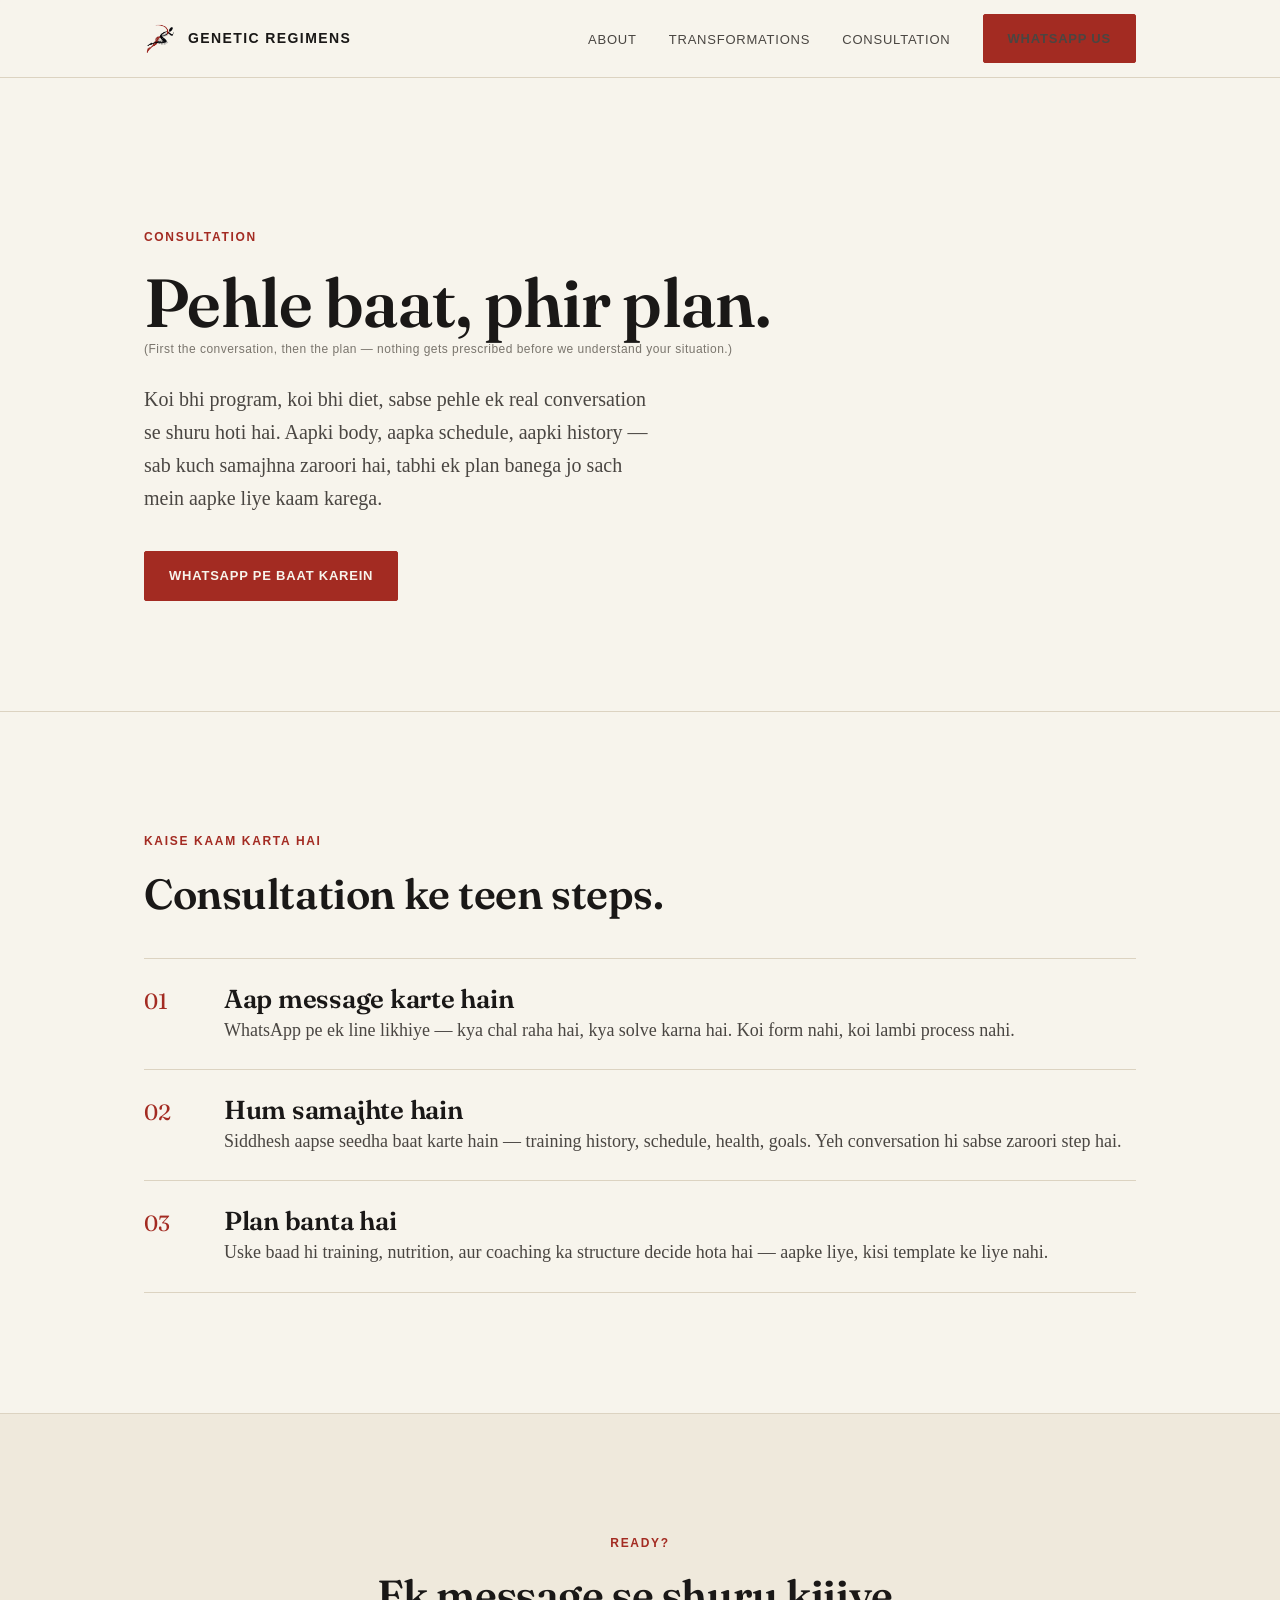
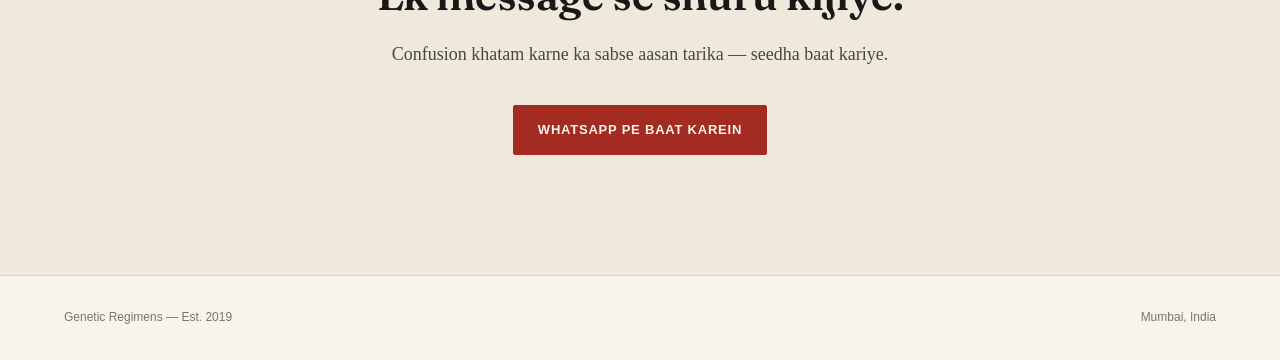
==== consultations.html @ 61ffe959 "Initial site build" ====
<!DOCTYPE html>
<html lang="en">
<head>
<meta charset="UTF-8">
<meta name="viewport" content="width=device-width, initial-scale=1.0">
<title>Consultation — Genetic Regimens</title>
<meta name="description" content="Genetic Regimens consultation — pehle baat, phir plan. Ek real conversation se shuru hota hai.">

<meta property="og:title" content="Genetic Regimens — Consultation">
<meta property="og:description" content="Genetic Regimens — 9+ years, 350+ transformations. Coaching that starts with what's actually going on.">
<meta property="og:image" content="assets/logo-full.png">
<meta property="og:type" content="website">

<link rel="icon" href="assets/mark-transparent.png">
<link rel="preconnect" href="https://fonts.googleapis.com">
<link rel="preconnect" href="https://fonts.gstatic.com" crossorigin>
<link href="https://fonts.googleapis.com/css2?family=Fraunces:opsz,wght@9..144,500;9..144,600&display=swap" rel="stylesheet">
<link rel="stylesheet" href="styles.css">
</head>
<body>

<div class="helix-spine" aria-hidden="true">
  <svg viewBox="0 0 46 2000" preserveAspectRatio="none">
    <path id="helix-a" d="M23,0 C40,60 6,120 23,180 C40,240 6,300 23,360 C40,420 6,480 23,540 C40,600 6,660 23,720 C40,780 6,840 23,900 C40,960 6,1020 23,1080 C40,1140 6,1200 23,1260 C40,1320 6,1380 23,1440 C40,1500 6,1560 23,1620 C40,1680 6,1740 23,1800 C40,1860 6,1920 23,1980"/>
  </svg>
</div>

<nav class="nav">
  <div class="wrap nav-inner">
    <a href="index.html" class="nav-brand">
      <img src="assets/mark-transparent.png" alt="Genetic Regimens mark">
      <span>Genetic Regimens</span>
    </a>
    <button class="nav-toggle" id="navToggle" aria-label="Open menu" aria-expanded="false">
      <span></span><span></span><span></span>
    </button>
    <ul class="nav-links" id="navLinks">
      <li><a href="index.html#about">About</a></li>
      <li><a href="index.html#transformations">Transformations</a></li>
      <li><a href="consultations.html">Consultation</a></li>
      <li><a class="btn btn-primary nav-cta-desktop" href="https://wa.me/918779418325?text=Hi%2C%20main%20consultation%20ke%20liye%20baat%20karna%20chahta%2Fchahti%20hoon" target="_blank" rel="noopener">WhatsApp Us</a></li>
    </ul>
  </div>
</nav>

<header class="hero wrap">
  <span class="label eyebrow reveal">Consultation</span>
  <h1 class="reveal">Pehle baat, phir plan.</h1>
  <p class="hinglish-note reveal">(First the conversation, then the plan — nothing gets prescribed before we understand your situation.)</p>
  <p class="hero-sub reveal">Koi bhi program, koi bhi diet, sabse pehle ek real conversation se shuru hoti hai. Aapki body, aapka schedule, aapki history — sab kuch samajhna zaroori hai, tabhi ek plan banega jo sach mein aapke liye kaam karega.</p>
  <div class="hero-actions reveal">
    <a class="btn btn-primary" href="https://wa.me/918779418325?text=Hi%2C%20main%20consultation%20ke%20liye%20baat%20karna%20chahta%2Fchahti%20hoon" target="_blank" rel="noopener">WhatsApp Pe Baat Karein</a>
  </div>
</header>

<hr class="rule">

<section class="section">
  <div class="wrap">
    <span class="label eyebrow reveal">Kaise Kaam Karta Hai</span>
    <h2 class="reveal">Consultation ke teen steps.</h2>
    <div class="consult-steps reveal">
      <div class="consult-step">
        <span class="num">01</span>
        <div>
          <h3>Aap message karte hain</h3>
          <p>WhatsApp pe ek line likhiye — kya chal raha hai, kya solve karna hai. Koi form nahi, koi lambi process nahi.</p>
        </div>
      </div>
      <div class="consult-step">
        <span class="num">02</span>
        <div>
          <h3>Hum samajhte hain</h3>
          <p>Siddhesh aapse seedha baat karte hain — training history, schedule, health, goals. Yeh conversation hi sabse zaroori step hai.</p>
        </div>
      </div>
      <div class="consult-step">
        <span class="num">03</span>
        <div>
          <h3>Plan banta hai</h3>
          <p>Uske baad hi training, nutrition, aur coaching ka structure decide hota hai — aapke liye, kisi template ke liye nahi.</p>
        </div>
      </div>
    </div>
  </div>
</section>

<hr class="rule">

<section class="section section-alt final-cta">
  <div class="wrap">
    <span class="label eyebrow reveal">Ready?</span>
    <h2 class="reveal">Ek message se shuru kijiye.</h2>
    <p class="hero-sub reveal">Confusion khatam karne ka sabse aasan tarika — seedha baat kariye.</p>
    <div class="hero-actions reveal">
      <a class="btn btn-primary" href="https://wa.me/918779418325?text=Hi%2C%20main%20consultation%20ke%20liye%20baat%20karna%20chahta%2Fchahti%20hoon" target="_blank" rel="noopener">WhatsApp Pe Baat Karein</a>
    </div>
  </div>
</section>

<footer class="site-footer">
  <span>Genetic Regimens — Est. 2019</span>
  <span>Mumbai, India</span>
</footer>

<div class="sticky-cta">
  <a class="btn btn-primary" href="https://wa.me/918779418325?text=Hi%2C%20main%20consultation%20ke%20liye%20baat%20karna%20chahta%2Fchahti%20hoon" target="_blank" rel="noopener">WhatsApp Pe Baat Karein</a>
</div>

<script src="script.js"></script>
</body>
</html>
---- styles.css ----
/* ============================================================
   GENETIC REGIMENS — Editorial Minimal design system
   Palette pulled from the brand mark only: rust, charcoal, paper.
   Display: Fraunces (editorial serif). Body: Georgia. Labels: Arial.
   ============================================================ */

:root {
  --paper: #F7F4EC;
  --paper-deep: #EFE9DC;
  --ink: #1A1817;
  --ink-soft: #4A4642;
  --ink-faint: #7A756D;
  --rust: #A32B22;
  --rust-deep: #7C1F19;
  --line: #DCD3C1;

  --font-display: "Fraunces", Georgia, "Times New Roman", serif;
  --font-body: Georgia, "Times New Roman", serif;
  --font-label: Arial, Helvetica, sans-serif;

  --max-w: 1120px;
  --pad: clamp(20px, 5vw, 64px);
}

* { box-sizing: border-box; }

html { scroll-behavior: smooth; }

@media (prefers-reduced-motion: reduce) {
  html { scroll-behavior: auto; }
  * { animation-duration: 0.01ms !important; animation-iteration-count: 1 !important; transition-duration: 0.01ms !important; }
}

body {
  margin: 0;
  background: var(--paper);
  color: var(--ink);
  font-family: var(--font-body);
  font-size: 18px;
  line-height: 1.65;
  -webkit-font-smoothing: antialiased;
  overflow-x: hidden;
}

img { max-width: 100%; display: block; }

a { color: inherit; }

.wrap {
  max-width: var(--max-w);
  margin: 0 auto;
  padding-left: var(--pad);
  padding-right: var(--pad);
}

.label {
  font-family: var(--font-label);
  font-size: 12px;
  letter-spacing: 0.14em;
  text-transform: uppercase;
  color: var(--rust);
  font-weight: 700;
}

h1, h2, h3 {
  font-family: var(--font-display);
  font-weight: 600;
  color: var(--ink);
  margin: 0;
  letter-spacing: -0.01em;
}

h2 { font-size: clamp(28px, 4vw, 42px); line-height: 1.15; }
h3 { font-size: clamp(20px, 2.4vw, 26px); line-height: 1.25; }

p { margin: 0 0 1em; color: var(--ink-soft); }
p:last-child { margin-bottom: 0; }

.rule {
  height: 1px;
  background: var(--line);
  border: none;
  margin: 0;
}

/* ---------- Nav ---------- */

.nav {
  position: sticky;
  top: 0;
  z-index: 50;
  background: rgba(247, 244, 236, 0.92);
  backdrop-filter: saturate(140%) blur(6px);
  border-bottom: 1px solid var(--line);
}

.nav-inner {
  display: flex;
  align-items: center;
  justify-content: space-between;
  padding-top: 14px;
  padding-bottom: 14px;
}

.nav-brand {
  display: flex;
  align-items: center;
  gap: 10px;
  text-decoration: none;
}

.nav-brand img { height: 34px; width: auto; }

.nav-brand span {
  font-family: var(--font-label);
  font-size: 14px;
  letter-spacing: 0.1em;
  text-transform: uppercase;
  color: var(--ink);
  font-weight: 700;
}

.nav-links {
  display: flex;
  align-items: center;
  gap: 32px;
  list-style: none;
  margin: 0;
  padding: 0;
}

.nav-links a {
  font-family: var(--font-label);
  font-size: 13px;
  letter-spacing: 0.06em;
  text-transform: uppercase;
  text-decoration: none;
  color: var(--ink-soft);
  transition: color 0.2s ease;
}

.nav-links a:hover { color: var(--rust); }

.nav-toggle {
  display: none;
  background: none;
  border: none;
  cursor: pointer;
  padding: 6px;
}

.nav-toggle span {
  display: block;
  width: 22px;
  height: 2px;
  background: var(--ink);
  margin: 5px 0;
  transition: transform 0.2s ease, opacity 0.2s ease;
}

@media (max-width: 760px) {
  .nav-links {
    position: absolute;
    top: 100%;
    left: 0;
    right: 0;
    flex-direction: column;
    align-items: flex-start;
    gap: 0;
    background: var(--paper);
    border-bottom: 1px solid var(--line);
    max-height: 0;
    overflow: hidden;
    transition: max-height 0.25s ease;
  }
  .nav-links.open { max-height: 320px; }
  .nav-links li { width: 100%; }
  .nav-links a {
    display: block;
    padding: 14px var(--pad);
    width: 100%;
    border-bottom: 1px solid var(--line);
  }
  .nav-toggle { display: block; }
  .nav-cta-desktop { display: none; }
}

/* ---------- Buttons ---------- */

.btn {
  display: inline-flex;
  align-items: center;
  gap: 8px;
  font-family: var(--font-label);
  font-size: 13px;
  letter-spacing: 0.06em;
  text-transform: uppercase;
  text-decoration: none;
  padding: 13px 24px;
  border-radius: 2px;
  font-weight: 700;
  transition: background 0.2s ease, color 0.2s ease, border-color 0.2s ease;
  white-space: nowrap;
}

.btn-primary {
  background: var(--rust);
  color: var(--paper);
  border: 1px solid var(--rust);
}
.btn-primary:hover { background: var(--rust-deep); border-color: var(--rust-deep); }

.btn-ghost {
  background: transparent;
  color: var(--ink);
  border: 1px solid var(--ink);
}
.btn-ghost:hover { background: var(--ink); color: var(--paper); }

/* ---------- Helix spine (signature element) ---------- */

.helix-spine {
  position: fixed;
  left: 0;
  top: 0;
  bottom: 0;
  width: 46px;
  pointer-events: none;
  z-index: 1;
  opacity: 0.55;
}

.helix-spine svg { width: 100%; height: 100%; }

.helix-spine path {
  fill: none;
  stroke: var(--rust);
  stroke-width: 1.4;
  stroke-linecap: round;
  stroke-dasharray: 2400;
  stroke-dashoffset: 2400;
  transition: stroke-dashoffset 0.1s linear;
}

@media (max-width: 900px) {
  .helix-spine { display: none; }
}

/* ---------- Sections ---------- */

section { position: relative; z-index: 2; }

.section {
  padding-top: clamp(64px, 10vw, 120px);
  padding-bottom: clamp(64px, 10vw, 120px);
}

.section-alt { background: var(--paper-deep); }

.eyebrow {
  display: block;
  margin-bottom: 18px;
}

/* Safe-by-default: content is fully visible unless JS explicitly primes it
   with .reveal-pre (see script.js). If JS fails or is slow, nothing is ever
   hidden — this is a progressive enhancement, not a gate. */
.reveal {
  transition: opacity 0.6s ease, transform 0.6s ease;
}
.reveal.reveal-pre { opacity: 0; transform: translateY(18px); }
.reveal.in-view { opacity: 1; transform: translateY(0); }

/* ---------- Hero ---------- */

.hero {
  padding-top: clamp(80px, 14vw, 150px);
  padding-bottom: clamp(60px, 10vw, 110px);
  text-align: left;
}

.hero-mark {
  width: 84px;
  height: 84px;
  margin-bottom: 28px;
  opacity: 0.92;
}

.hero h1 {
  font-size: clamp(38px, 6.4vw, 68px);
  line-height: 1.08;
  max-width: 16ch;
}

.hero .hero-sub {
  font-family: var(--font-body);
  font-size: clamp(17px, 2vw, 20px);
  color: var(--ink-soft);
  max-width: 52ch;
  margin-top: 24px;
}

.hero-actions {
  margin-top: 36px;
  display: flex;
  gap: 16px;
  flex-wrap: wrap;
}

/* ---------- Problem section ---------- */

.problem-grid {
  display: grid;
  grid-template-columns: 1fr 1fr;
  gap: 48px;
  margin-top: 36px;
}

@media (max-width: 760px) {
  .problem-grid { grid-template-columns: 1fr; gap: 32px; }
}

.problem-item {
  border-top: 1px solid var(--line);
  padding-top: 20px;
}

.problem-item h3 { margin-bottom: 10px; }

/* ---------- Founder / two-col media ---------- */

.split {
  display: grid;
  grid-template-columns: 0.85fr 1.15fr;
  gap: 56px;
  align-items: center;
}

.split.reverse { grid-template-columns: 1.15fr 0.85fr; }
.split.reverse .split-media { order: 2; }
.split.reverse .split-text { order: 1; }

@media (max-width: 820px) {
  .split, .split.reverse {
    grid-template-columns: 1fr;
    gap: 32px;
  }
  .split.reverse .split-media { order: 1; }
  .split.reverse .split-text { order: 2; }
}

.split-media img {
  width: 100%;
  aspect-ratio: 4 / 5;
  object-fit: cover;
  object-position: center 20%;
  border: 1px solid var(--line);
}

.split-text .stat-row {
  display: flex;
  gap: 40px;
  margin: 28px 0;
  flex-wrap: wrap;
}

.stat { min-width: 90px; }

.stat-num {
  font-family: var(--font-display);
  font-size: 32px;
  color: var(--rust);
  line-height: 1;
  display: block;
}

.stat-label {
  font-family: var(--font-label);
  font-size: 11px;
  letter-spacing: 0.08em;
  text-transform: uppercase;
  color: var(--ink-faint);
  margin-top: 6px;
  display: block;
}

/* ---------- What we do ---------- */

.offer-grid {
  display: grid;
  grid-template-columns: repeat(3, 1fr);
  gap: 1px;
  background: var(--line);
  margin-top: 40px;
  border: 1px solid var(--line);
}

@media (max-width: 760px) {
  .offer-grid { grid-template-columns: 1fr; }
}

.offer-item {
  background: var(--paper);
  padding: 32px 28px;
}

.offer-item .label { display: block; margin-bottom: 14px; }

/* ---------- Testimonials ---------- */

.testi-grid {
  display: grid;
  grid-template-columns: repeat(3, 1fr);
  gap: 40px;
  margin-top: 40px;
}

@media (max-width: 900px) {
  .testi-grid { grid-template-columns: 1fr; gap: 32px; }
}

.testi-card {
  border-top: 2px solid var(--rust);
  padding-top: 20px;
}

.testi-quote {
  font-family: var(--font-display);
  font-size: 19px;
  font-style: italic;
  color: var(--ink);
  line-height: 1.5;
  margin-bottom: 18px;
}

.testi-name {
  font-family: var(--font-label);
  font-size: 12px;
  letter-spacing: 0.06em;
  text-transform: uppercase;
  color: var(--ink-faint);
}

.testi-name strong { color: var(--ink); }

/* ---------- Consultation teaser ---------- */

.consult-box {
  border: 1px solid var(--ink);
  padding: clamp(32px, 5vw, 56px);
  display: grid;
  grid-template-columns: 1.4fr 1fr;
  gap: 32px;
  align-items: center;
}

@media (max-width: 760px) {
  .consult-box { grid-template-columns: 1fr; }
}

/* ---------- Final CTA ---------- */

.final-cta {
  text-align: center;
}

.final-cta h2 { max-width: 20ch; margin: 0 auto 20px; }
.final-cta .hero-sub { margin: 0 auto 32px; }
.final-cta .hero-actions { justify-content: center; }

/* ---------- Footer ---------- */

.site-footer {
  border-top: 1px solid var(--line);
  padding: 32px var(--pad);
  font-family: var(--font-label);
  font-size: 12px;
  color: var(--ink-faint);
  display: flex;
  justify-content: space-between;
  flex-wrap: wrap;
  gap: 12px;
}

/* ---------- Mobile sticky CTA ---------- */

.sticky-cta {
  position: fixed;
  bottom: 0;
  left: 0;
  right: 0;
  z-index: 60;
  display: none;
  padding: 12px var(--pad);
  background: var(--paper);
  border-top: 1px solid var(--line);
}

.sticky-cta .btn { width: 100%; justify-content: center; }

@media (max-width: 760px) {
  .sticky-cta { display: block; }
  body { padding-bottom: 74px; }
}

/* ---------- Consultation page specific ---------- */

.hinglish-note {
  font-family: var(--font-label);
  font-size: 12px;
  letter-spacing: 0.04em;
  color: var(--ink-faint);
  margin-bottom: 24px;
}

.consult-steps {
  margin-top: 40px;
  display: flex;
  flex-direction: column;
}

.consult-step {
  display: grid;
  grid-template-columns: 60px 1fr;
  gap: 20px;
  padding: 24px 0;
  border-top: 1px solid var(--line);
}

.consult-step:last-child { border-bottom: 1px solid var(--line); }

.consult-step .num {
  font-family: var(--font-display);
  font-size: 22px;
  color: var(--rust);
}
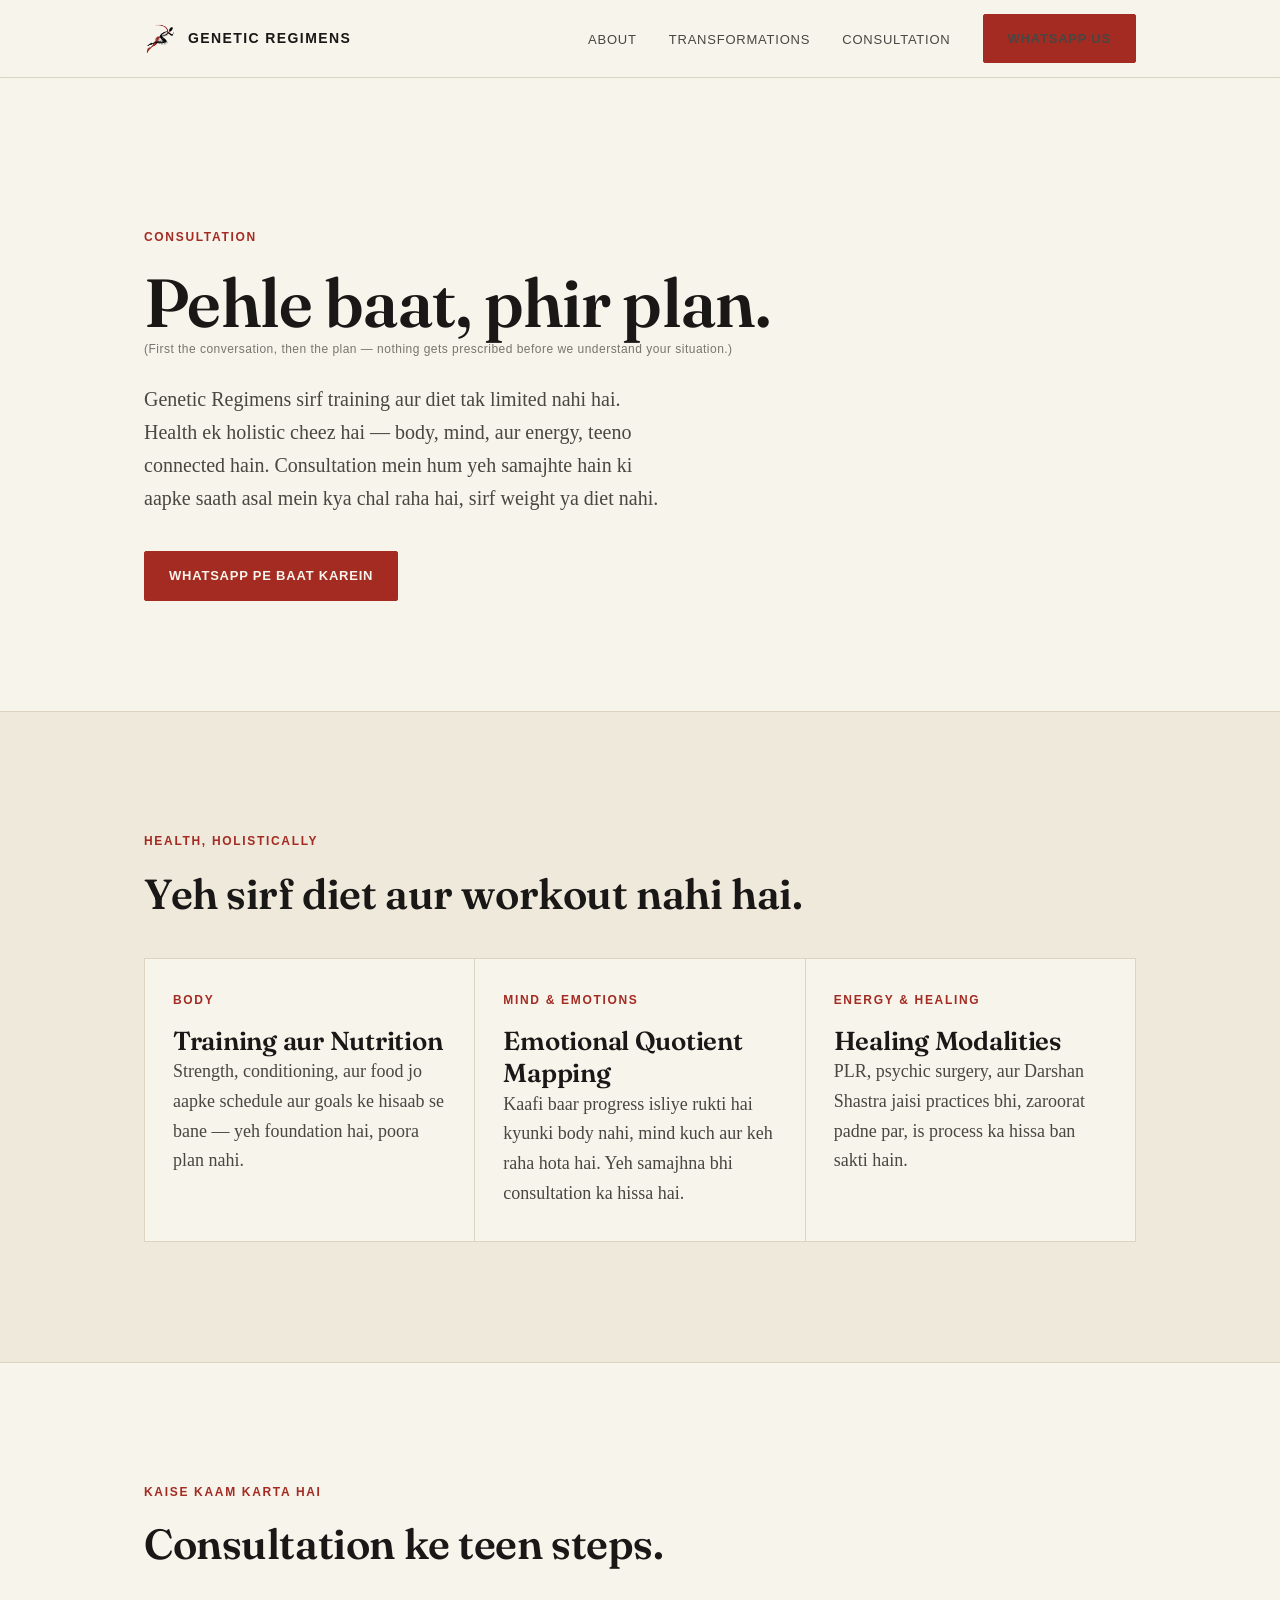
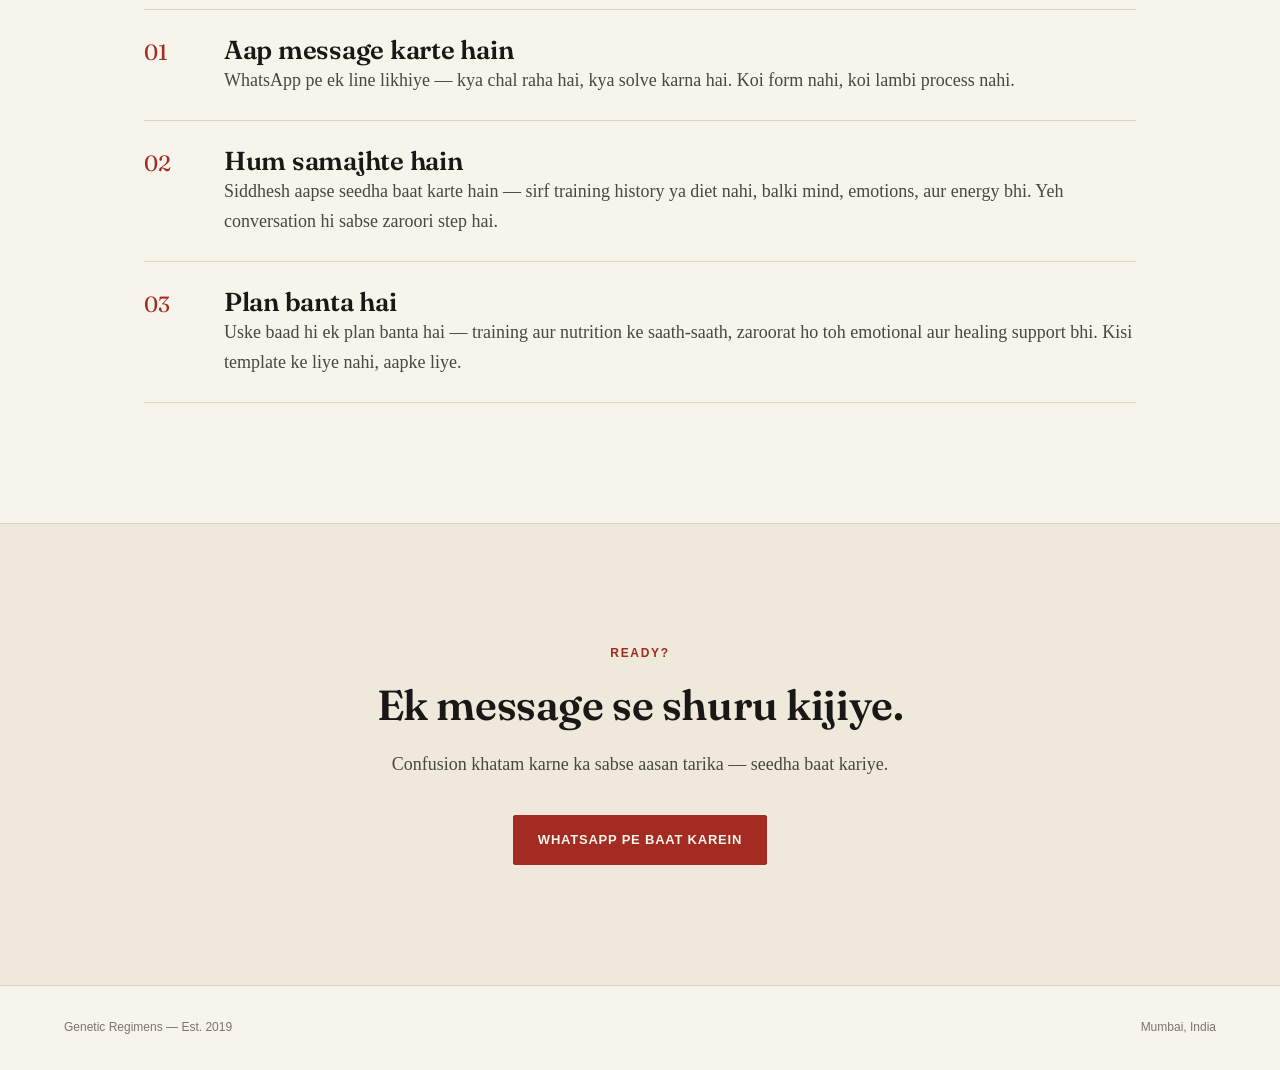
==== commit aca73ecd: "Consultations page: holistic health framing" ====
--- a/consultations.html
+++ b/consultations.html
@@ -4,7 +4,7 @@
 <meta charset="UTF-8">
 <meta name="viewport" content="width=device-width, initial-scale=1.0">
 <title>Consultation — Genetic Regimens</title>
-<meta name="description" content="Genetic Regimens consultation — pehle baat, phir plan. Ek real conversation se shuru hota hai.">
+<meta name="description" content="Genetic Regimens consultation — pehle baat, phir plan. Health ek holistic cheez hai: body, mind, aur energy. Ek real conversation se shuru hota hai.">
 
 <meta property="og:title" content="Genetic Regimens — Consultation">
 <meta property="og:description" content="Genetic Regimens — 9+ years, 350+ transformations. Coaching that starts with what's actually going on.">
@@ -47,11 +47,37 @@
   <span class="label eyebrow reveal">Consultation</span>
   <h1 class="reveal">Pehle baat, phir plan.</h1>
   <p class="hinglish-note reveal">(First the conversation, then the plan — nothing gets prescribed before we understand your situation.)</p>
-  <p class="hero-sub reveal">Koi bhi program, koi bhi diet, sabse pehle ek real conversation se shuru hoti hai. Aapki body, aapka schedule, aapki history — sab kuch samajhna zaroori hai, tabhi ek plan banega jo sach mein aapke liye kaam karega.</p>
+  <p class="hero-sub reveal">Genetic Regimens sirf training aur diet tak limited nahi hai. Health ek holistic cheez hai — body, mind, aur energy, teeno connected hain. Consultation mein hum yeh samajhte hain ki aapke saath asal mein kya chal raha hai, sirf weight ya diet nahi.</p>
   <div class="hero-actions reveal">
     <a class="btn btn-primary" href="https://wa.me/918779418325?text=Hi%2C%20main%20consultation%20ke%20liye%20baat%20karna%20chahta%2Fchahti%20hoon" target="_blank" rel="noopener">WhatsApp Pe Baat Karein</a>
   </div>
 </header>
+
+<hr class="rule">
+
+<section class="section section-alt">
+  <div class="wrap">
+    <span class="label eyebrow reveal">Health, Holistically</span>
+    <h2 class="reveal">Yeh sirf diet aur workout nahi hai.</h2>
+    <div class="offer-grid reveal">
+      <div class="offer-item">
+        <span class="label">Body</span>
+        <h3>Training aur Nutrition</h3>
+        <p>Strength, conditioning, aur food jo aapke schedule aur goals ke hisaab se bane — yeh foundation hai, poora plan nahi.</p>
+      </div>
+      <div class="offer-item">
+        <span class="label">Mind &amp; Emotions</span>
+        <h3>Emotional Quotient Mapping</h3>
+        <p>Kaafi baar progress isliye rukti hai kyunki body nahi, mind kuch aur keh raha hota hai. Yeh samajhna bhi consultation ka hissa hai.</p>
+      </div>
+      <div class="offer-item">
+        <span class="label">Energy &amp; Healing</span>
+        <h3>Healing Modalities</h3>
+        <p>PLR, psychic surgery, aur Darshan Shastra jaisi practices bhi, zaroorat padne par, is process ka hissa ban sakti hain.</p>
+      </div>
+    </div>
+  </div>
+</section>
 
 <hr class="rule">
 
@@ -71,14 +97,14 @@
         <span class="num">02</span>
         <div>
           <h3>Hum samajhte hain</h3>
-          <p>Siddhesh aapse seedha baat karte hain — training history, schedule, health, goals. Yeh conversation hi sabse zaroori step hai.</p>
+          <p>Siddhesh aapse seedha baat karte hain — sirf training history ya diet nahi, balki mind, emotions, aur energy bhi. Yeh conversation hi sabse zaroori step hai.</p>
         </div>
       </div>
       <div class="consult-step">
         <span class="num">03</span>
         <div>
           <h3>Plan banta hai</h3>
-          <p>Uske baad hi training, nutrition, aur coaching ka structure decide hota hai — aapke liye, kisi template ke liye nahi.</p>
+          <p>Uske baad hi ek plan banta hai — training aur nutrition ke saath-saath, zaroorat ho toh emotional aur healing support bhi. Kisi template ke liye nahi, aapke liye.</p>
         </div>
       </div>
     </div>
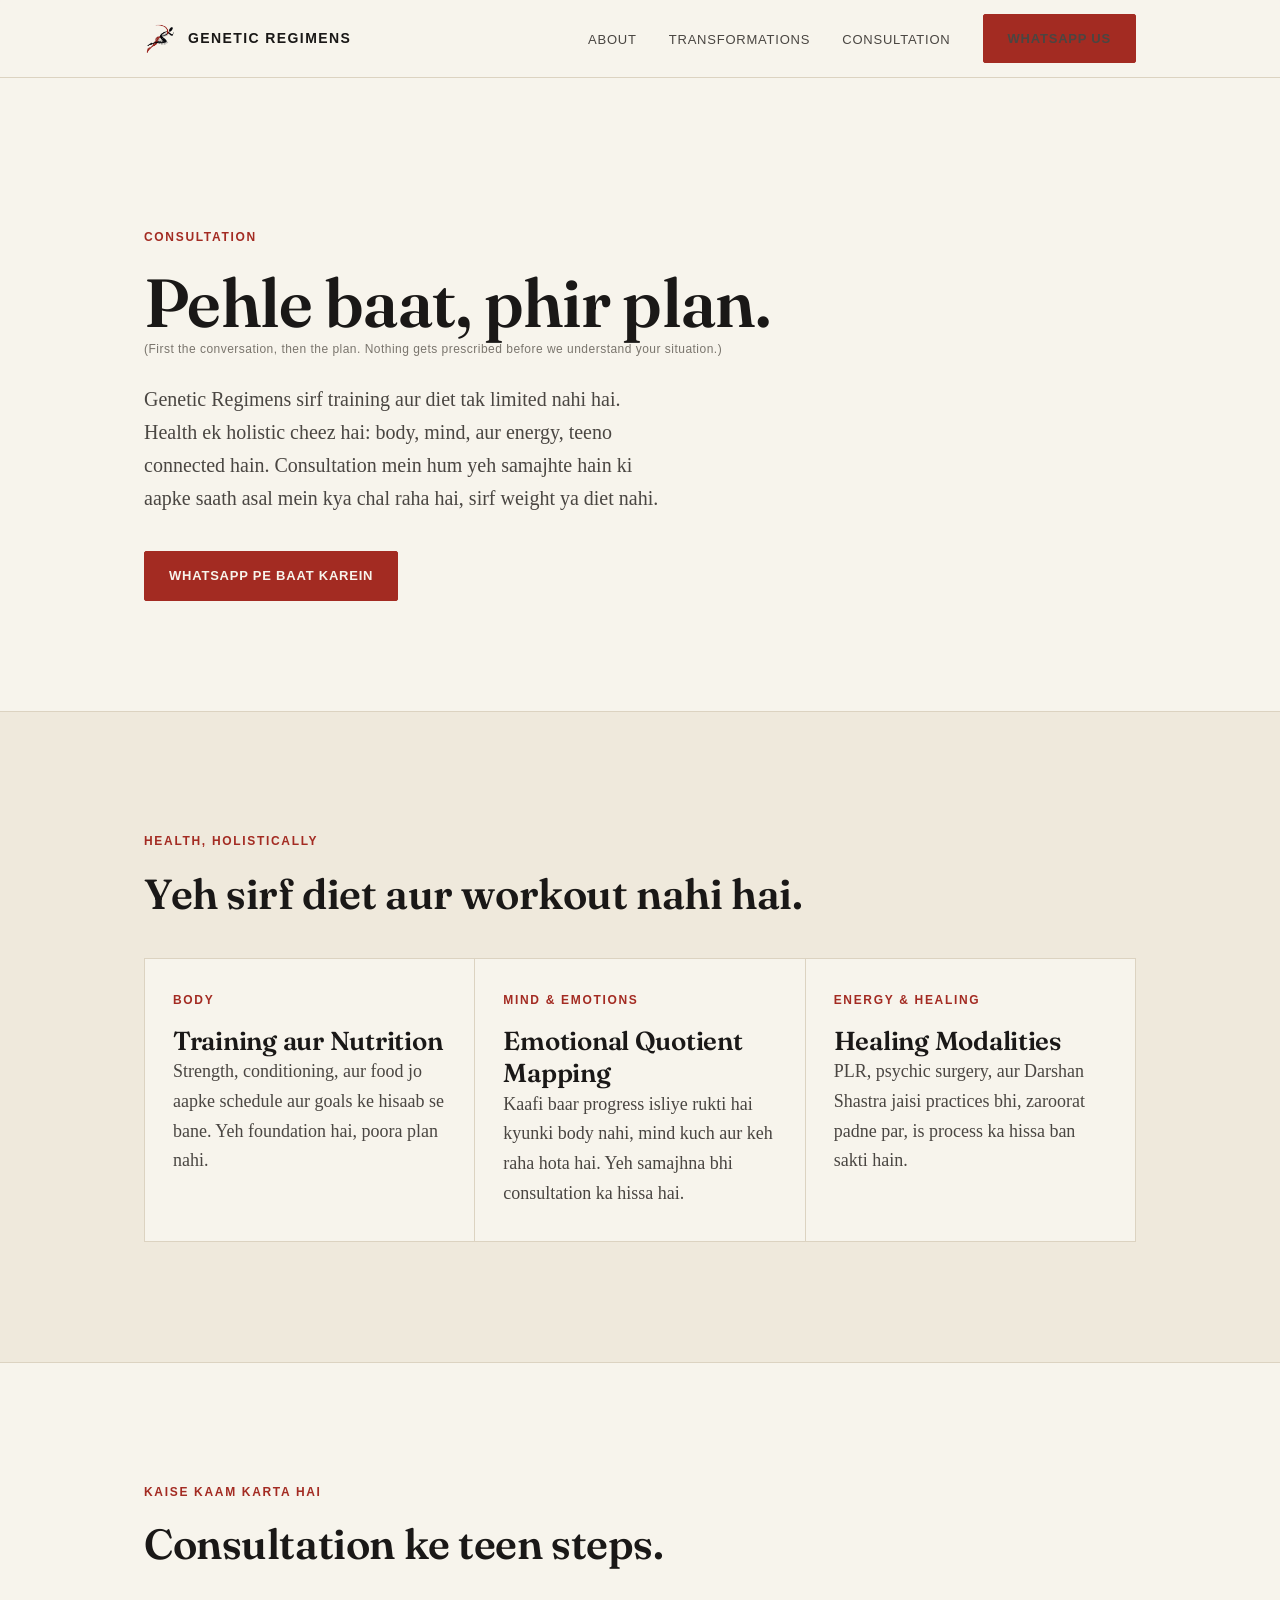
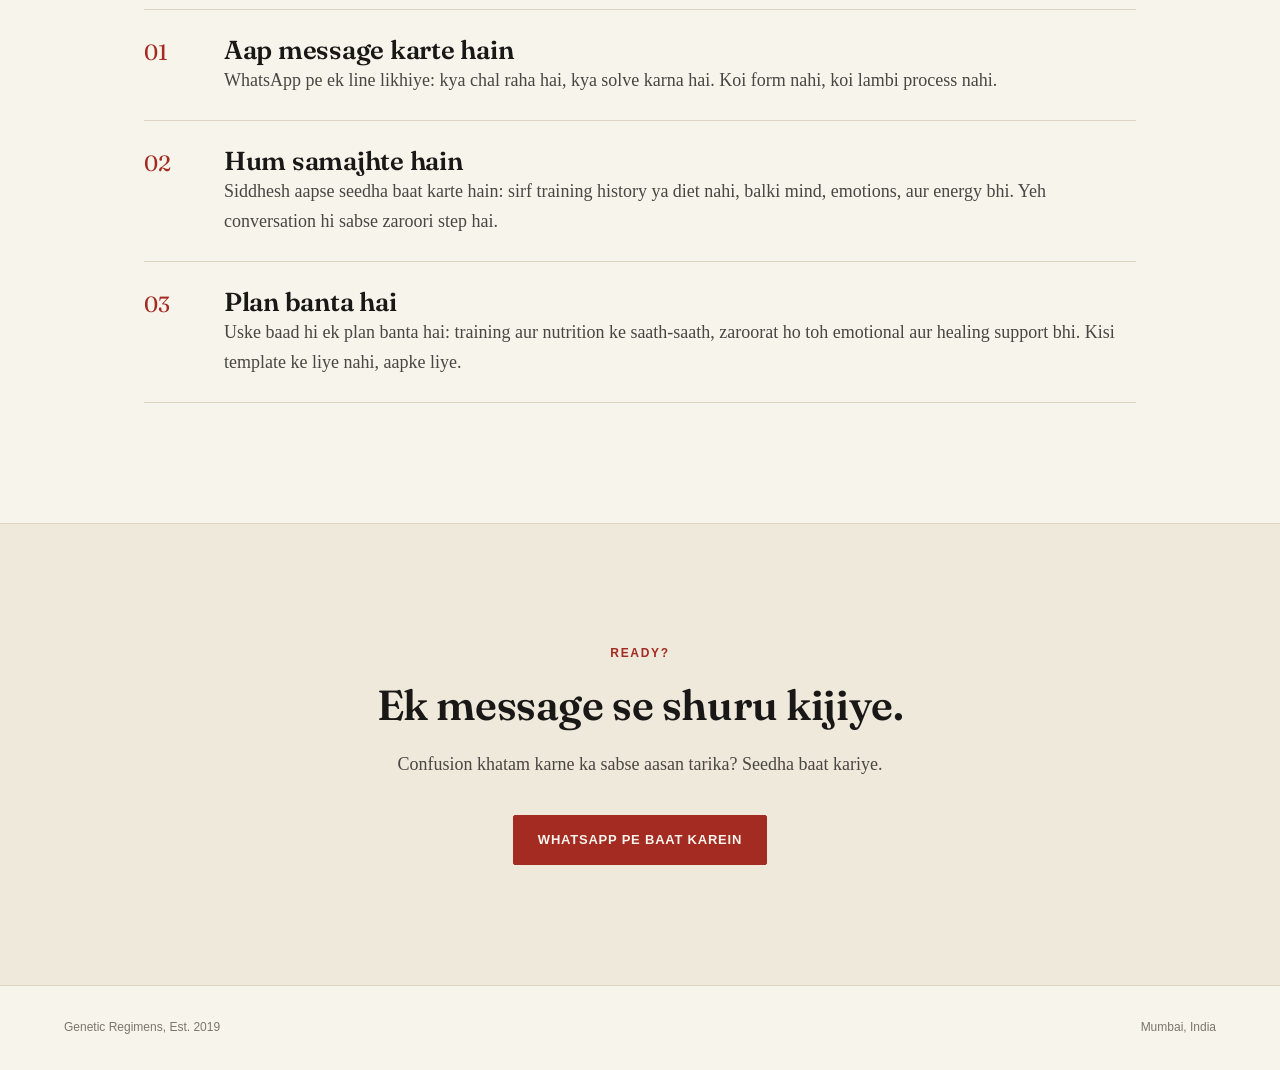
==== commit 3e1d41ca: "Remove em dashes from site copy" ====
--- a/consultations.html
+++ b/consultations.html
@@ -3,11 +3,11 @@
 <head>
 <meta charset="UTF-8">
 <meta name="viewport" content="width=device-width, initial-scale=1.0">
-<title>Consultation — Genetic Regimens</title>
-<meta name="description" content="Genetic Regimens consultation — pehle baat, phir plan. Health ek holistic cheez hai: body, mind, aur energy. Ek real conversation se shuru hota hai.">
+<title>Genetic Regimens Consultation</title>
+<meta name="description" content="Genetic Regimens consultation. Pehle baat, phir plan. Health ek holistic cheez hai: body, mind, aur energy. Ek real conversation se shuru hota hai.">
 
-<meta property="og:title" content="Genetic Regimens — Consultation">
-<meta property="og:description" content="Genetic Regimens — 9+ years, 350+ transformations. Coaching that starts with what's actually going on.">
+<meta property="og:title" content="Genetic Regimens Consultation">
+<meta property="og:description" content="Genetic Regimens: 9+ years, 350+ transformations. Coaching that starts with what's actually going on.">
 <meta property="og:image" content="assets/logo-full.png">
 <meta property="og:type" content="website">
 
@@ -46,8 +46,8 @@
 <header class="hero wrap">
   <span class="label eyebrow reveal">Consultation</span>
   <h1 class="reveal">Pehle baat, phir plan.</h1>
-  <p class="hinglish-note reveal">(First the conversation, then the plan — nothing gets prescribed before we understand your situation.)</p>
-  <p class="hero-sub reveal">Genetic Regimens sirf training aur diet tak limited nahi hai. Health ek holistic cheez hai — body, mind, aur energy, teeno connected hain. Consultation mein hum yeh samajhte hain ki aapke saath asal mein kya chal raha hai, sirf weight ya diet nahi.</p>
+  <p class="hinglish-note reveal">(First the conversation, then the plan. Nothing gets prescribed before we understand your situation.)</p>
+  <p class="hero-sub reveal">Genetic Regimens sirf training aur diet tak limited nahi hai. Health ek holistic cheez hai: body, mind, aur energy, teeno connected hain. Consultation mein hum yeh samajhte hain ki aapke saath asal mein kya chal raha hai, sirf weight ya diet nahi.</p>
   <div class="hero-actions reveal">
     <a class="btn btn-primary" href="https://wa.me/918779418325?text=Hi%2C%20main%20consultation%20ke%20liye%20baat%20karna%20chahta%2Fchahti%20hoon" target="_blank" rel="noopener">WhatsApp Pe Baat Karein</a>
   </div>
@@ -63,7 +63,7 @@
       <div class="offer-item">
         <span class="label">Body</span>
         <h3>Training aur Nutrition</h3>
-        <p>Strength, conditioning, aur food jo aapke schedule aur goals ke hisaab se bane — yeh foundation hai, poora plan nahi.</p>
+        <p>Strength, conditioning, aur food jo aapke schedule aur goals ke hisaab se bane. Yeh foundation hai, poora plan nahi.</p>
       </div>
       <div class="offer-item">
         <span class="label">Mind &amp; Emotions</span>
@@ -90,21 +90,21 @@
         <span class="num">01</span>
         <div>
           <h3>Aap message karte hain</h3>
-          <p>WhatsApp pe ek line likhiye — kya chal raha hai, kya solve karna hai. Koi form nahi, koi lambi process nahi.</p>
+          <p>WhatsApp pe ek line likhiye: kya chal raha hai, kya solve karna hai. Koi form nahi, koi lambi process nahi.</p>
         </div>
       </div>
       <div class="consult-step">
         <span class="num">02</span>
         <div>
           <h3>Hum samajhte hain</h3>
-          <p>Siddhesh aapse seedha baat karte hain — sirf training history ya diet nahi, balki mind, emotions, aur energy bhi. Yeh conversation hi sabse zaroori step hai.</p>
+          <p>Siddhesh aapse seedha baat karte hain: sirf training history ya diet nahi, balki mind, emotions, aur energy bhi. Yeh conversation hi sabse zaroori step hai.</p>
         </div>
       </div>
       <div class="consult-step">
         <span class="num">03</span>
         <div>
           <h3>Plan banta hai</h3>
-          <p>Uske baad hi ek plan banta hai — training aur nutrition ke saath-saath, zaroorat ho toh emotional aur healing support bhi. Kisi template ke liye nahi, aapke liye.</p>
+          <p>Uske baad hi ek plan banta hai: training aur nutrition ke saath-saath, zaroorat ho toh emotional aur healing support bhi. Kisi template ke liye nahi, aapke liye.</p>
         </div>
       </div>
     </div>
@@ -117,7 +117,7 @@
   <div class="wrap">
     <span class="label eyebrow reveal">Ready?</span>
     <h2 class="reveal">Ek message se shuru kijiye.</h2>
-    <p class="hero-sub reveal">Confusion khatam karne ka sabse aasan tarika — seedha baat kariye.</p>
+    <p class="hero-sub reveal">Confusion khatam karne ka sabse aasan tarika? Seedha baat kariye.</p>
     <div class="hero-actions reveal">
       <a class="btn btn-primary" href="https://wa.me/918779418325?text=Hi%2C%20main%20consultation%20ke%20liye%20baat%20karna%20chahta%2Fchahti%20hoon" target="_blank" rel="noopener">WhatsApp Pe Baat Karein</a>
     </div>
@@ -125,7 +125,7 @@
 </section>
 
 <footer class="site-footer">
-  <span>Genetic Regimens — Est. 2019</span>
+  <span>Genetic Regimens, Est. 2019</span>
   <span>Mumbai, India</span>
 </footer>
 
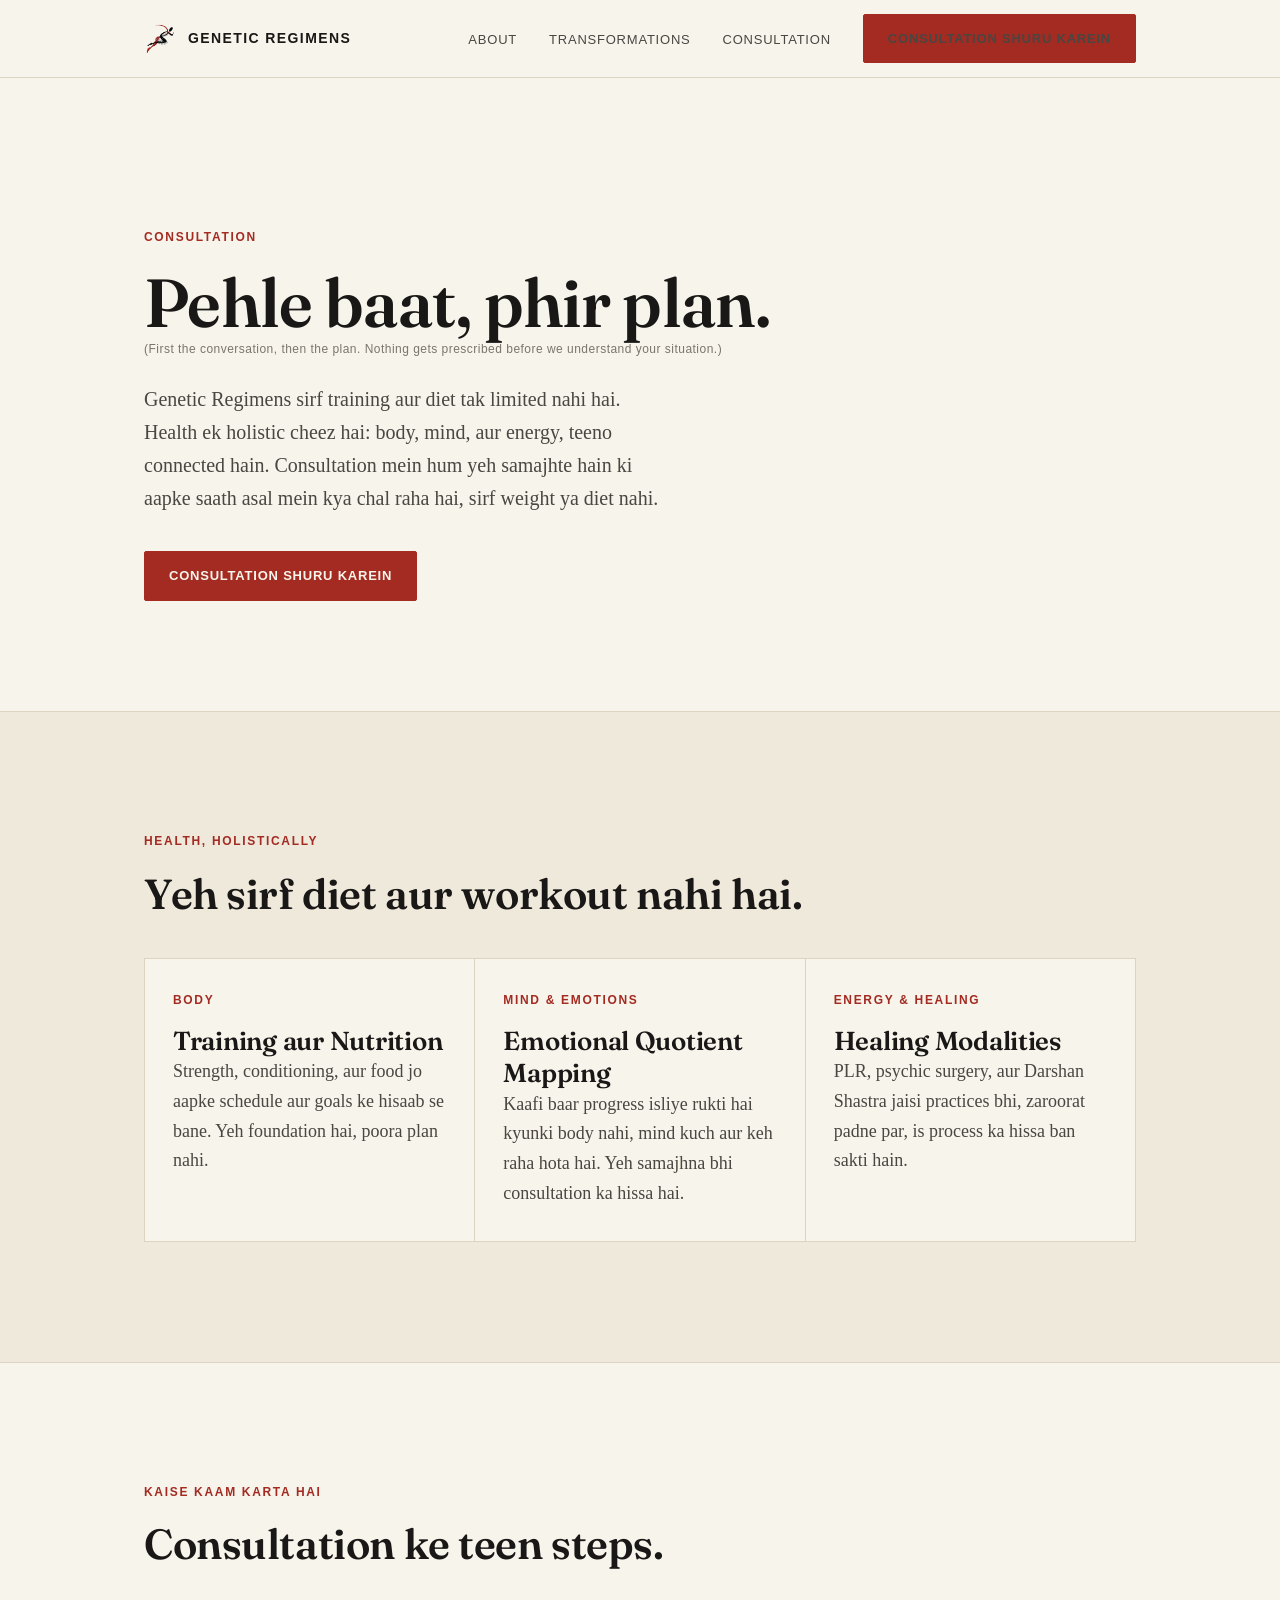
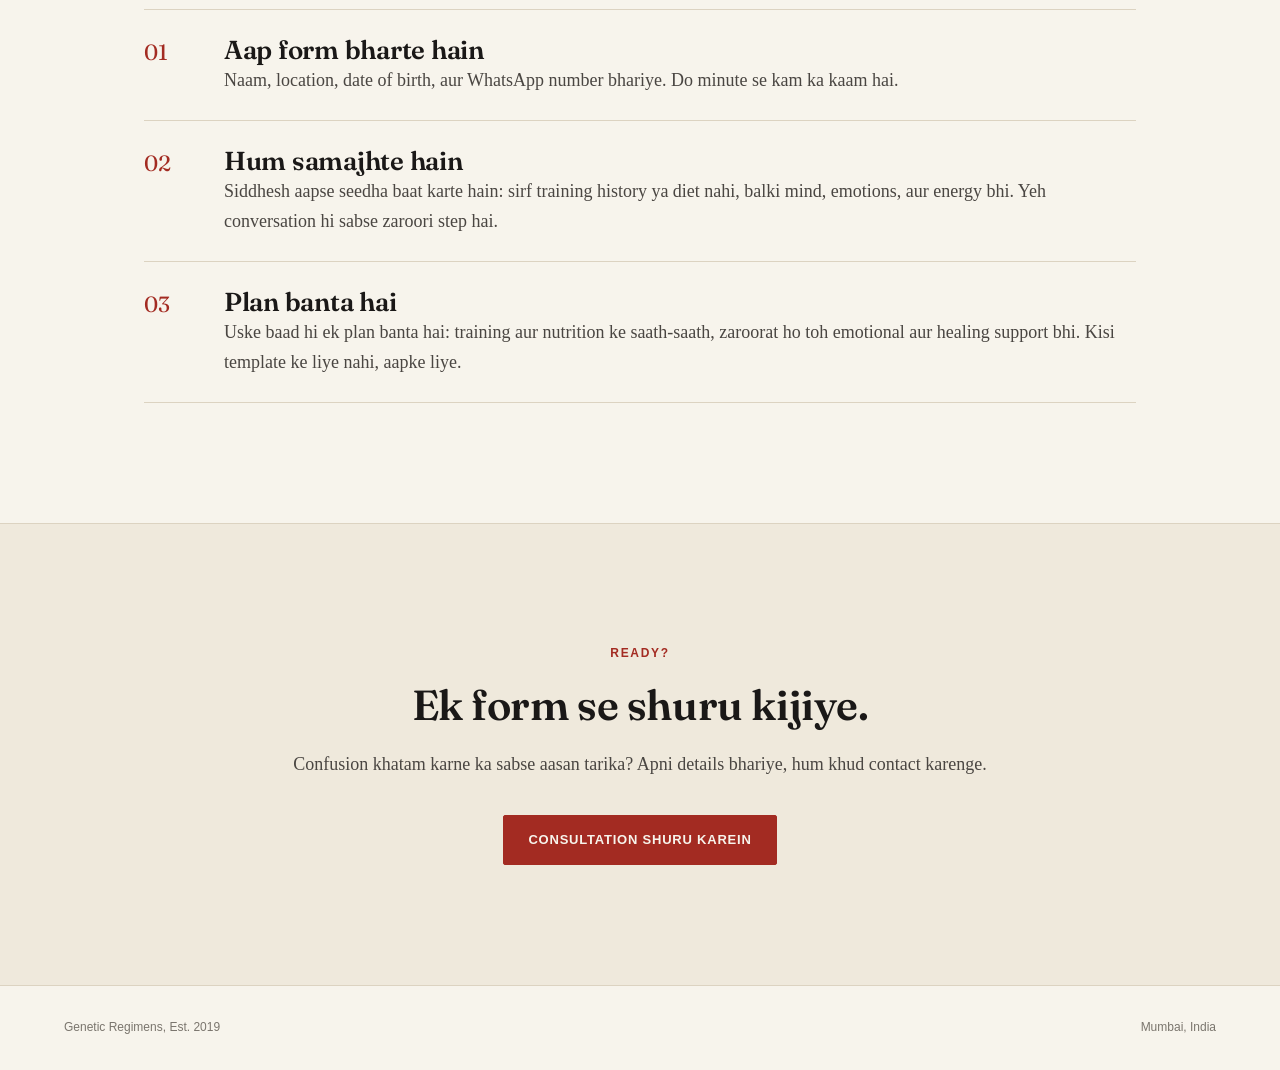
==== commit b4203439: "Remove WhatsApp handoff; consultation form now records enquiry only" ====
--- a/consultations.html
+++ b/consultations.html
@@ -38,7 +38,7 @@
       <li><a href="index.html#about">About</a></li>
       <li><a href="index.html#transformations">Transformations</a></li>
       <li><a href="consultations.html">Consultation</a></li>
-      <li><a class="btn btn-primary nav-cta-desktop" href="https://wa.me/918779418325?text=Hi%2C%20main%20consultation%20ke%20liye%20baat%20karna%20chahta%2Fchahti%20hoon" target="_blank" rel="noopener">WhatsApp Us</a></li>
+      <li><a class="btn btn-primary nav-cta-desktop js-consult-cta" href="#">Consultation Shuru Karein</a></li>
     </ul>
   </div>
 </nav>
@@ -49,7 +49,7 @@
   <p class="hinglish-note reveal">(First the conversation, then the plan. Nothing gets prescribed before we understand your situation.)</p>
   <p class="hero-sub reveal">Genetic Regimens sirf training aur diet tak limited nahi hai. Health ek holistic cheez hai: body, mind, aur energy, teeno connected hain. Consultation mein hum yeh samajhte hain ki aapke saath asal mein kya chal raha hai, sirf weight ya diet nahi.</p>
   <div class="hero-actions reveal">
-    <a class="btn btn-primary" href="https://wa.me/918779418325?text=Hi%2C%20main%20consultation%20ke%20liye%20baat%20karna%20chahta%2Fchahti%20hoon" target="_blank" rel="noopener">WhatsApp Pe Baat Karein</a>
+    <a class="btn btn-primary js-consult-cta" href="#">Consultation Shuru Karein</a>
   </div>
 </header>
 
@@ -89,8 +89,8 @@
       <div class="consult-step">
         <span class="num">01</span>
         <div>
-          <h3>Aap message karte hain</h3>
-          <p>WhatsApp pe ek line likhiye: kya chal raha hai, kya solve karna hai. Koi form nahi, koi lambi process nahi.</p>
+          <h3>Aap form bharte hain</h3>
+          <p>Naam, location, date of birth, aur WhatsApp number bhariye. Do minute se kam ka kaam hai.</p>
         </div>
       </div>
       <div class="consult-step">
@@ -116,10 +116,10 @@
 <section class="section section-alt final-cta">
   <div class="wrap">
     <span class="label eyebrow reveal">Ready?</span>
-    <h2 class="reveal">Ek message se shuru kijiye.</h2>
-    <p class="hero-sub reveal">Confusion khatam karne ka sabse aasan tarika? Seedha baat kariye.</p>
+    <h2 class="reveal">Ek form se shuru kijiye.</h2>
+    <p class="hero-sub reveal">Confusion khatam karne ka sabse aasan tarika? Apni details bhariye, hum khud contact karenge.</p>
     <div class="hero-actions reveal">
-      <a class="btn btn-primary" href="https://wa.me/918779418325?text=Hi%2C%20main%20consultation%20ke%20liye%20baat%20karna%20chahta%2Fchahti%20hoon" target="_blank" rel="noopener">WhatsApp Pe Baat Karein</a>
+      <a class="btn btn-primary js-consult-cta" href="#">Consultation Shuru Karein</a>
     </div>
   </div>
 </section>
@@ -130,7 +130,7 @@
 </footer>
 
 <div class="sticky-cta">
-  <a class="btn btn-primary" href="https://wa.me/918779418325?text=Hi%2C%20main%20consultation%20ke%20liye%20baat%20karna%20chahta%2Fchahti%20hoon" target="_blank" rel="noopener">WhatsApp Pe Baat Karein</a>
+  <a class="btn btn-primary js-consult-cta" href="#">Consultation Shuru Karein</a>
 </div>
 
 <script src="script.js"></script>
--- a/styles.css
+++ b/styles.css
@@ -307,6 +307,19 @@
   flex-wrap: wrap;
 }
 
+@media (max-width: 600px) {
+  .hero {
+    padding-top: 32px;
+    padding-bottom: 40px;
+  }
+  .hero-mark {
+    width: 52px;
+    height: 52px;
+    margin-bottom: 16px;
+  }
+  .hero .eyebrow { margin-bottom: 10px; }
+}
+
 /* ---------- Problem section ---------- */
 
 .problem-grid {
@@ -534,3 +547,111 @@
   font-size: 22px;
   color: var(--rust);
 }
+
+/* ---------- Consultation gate modal ---------- */
+
+.gr-modal-overlay {
+  position: fixed;
+  inset: 0;
+  z-index: 100;
+  background: rgba(26, 24, 23, 0.55);
+  display: flex;
+  align-items: center;
+  justify-content: center;
+  padding: 20px;
+  opacity: 0;
+  visibility: hidden;
+  transition: opacity 0.2s ease;
+}
+
+.gr-modal-overlay.open {
+  opacity: 1;
+  visibility: visible;
+}
+
+body.gr-modal-lock { overflow: hidden; }
+
+.gr-modal {
+  position: relative;
+  background: var(--paper);
+  border: 1px solid var(--ink);
+  max-width: 440px;
+  width: 100%;
+  max-height: 90vh;
+  overflow-y: auto;
+  padding: clamp(28px, 5vw, 40px);
+}
+
+.gr-modal h3 {
+  margin-top: 10px;
+  margin-bottom: 10px;
+  font-size: clamp(20px, 3vw, 24px);
+}
+
+.gr-modal-sub {
+  font-size: 15px;
+  margin-bottom: 24px;
+}
+
+.gr-modal-close {
+  position: absolute;
+  top: 14px;
+  right: 14px;
+  background: none;
+  border: none;
+  font-size: 26px;
+  line-height: 1;
+  color: var(--ink-soft);
+  cursor: pointer;
+  padding: 4px 8px;
+}
+
+.gr-modal-close:hover { color: var(--rust); }
+
+.gr-field { margin-bottom: 18px; }
+
+.gr-field label {
+  display: block;
+  font-family: var(--font-label);
+  font-size: 11px;
+  letter-spacing: 0.08em;
+  text-transform: uppercase;
+  color: var(--ink-faint);
+  margin-bottom: 8px;
+}
+
+.gr-field input {
+  width: 100%;
+  font-family: var(--font-body);
+  font-size: 16px;
+  color: var(--ink);
+  background: var(--paper);
+  border: none;
+  border-bottom: 1px solid var(--line);
+  padding: 8px 2px;
+  border-radius: 0;
+}
+
+.gr-field input:focus {
+  outline: none;
+  border-bottom-color: var(--rust);
+}
+
+.gr-modal-submit {
+  width: 100%;
+  justify-content: center;
+  margin-top: 8px;
+  border: none;
+  cursor: pointer;
+}
+
+.gr-modal-success .gr-modal-done {
+  width: 100%;
+  justify-content: center;
+  margin-top: 12px;
+  cursor: pointer;
+}
+
+@media (max-width: 480px) {
+  .gr-modal { padding: 28px 22px; }
+}
